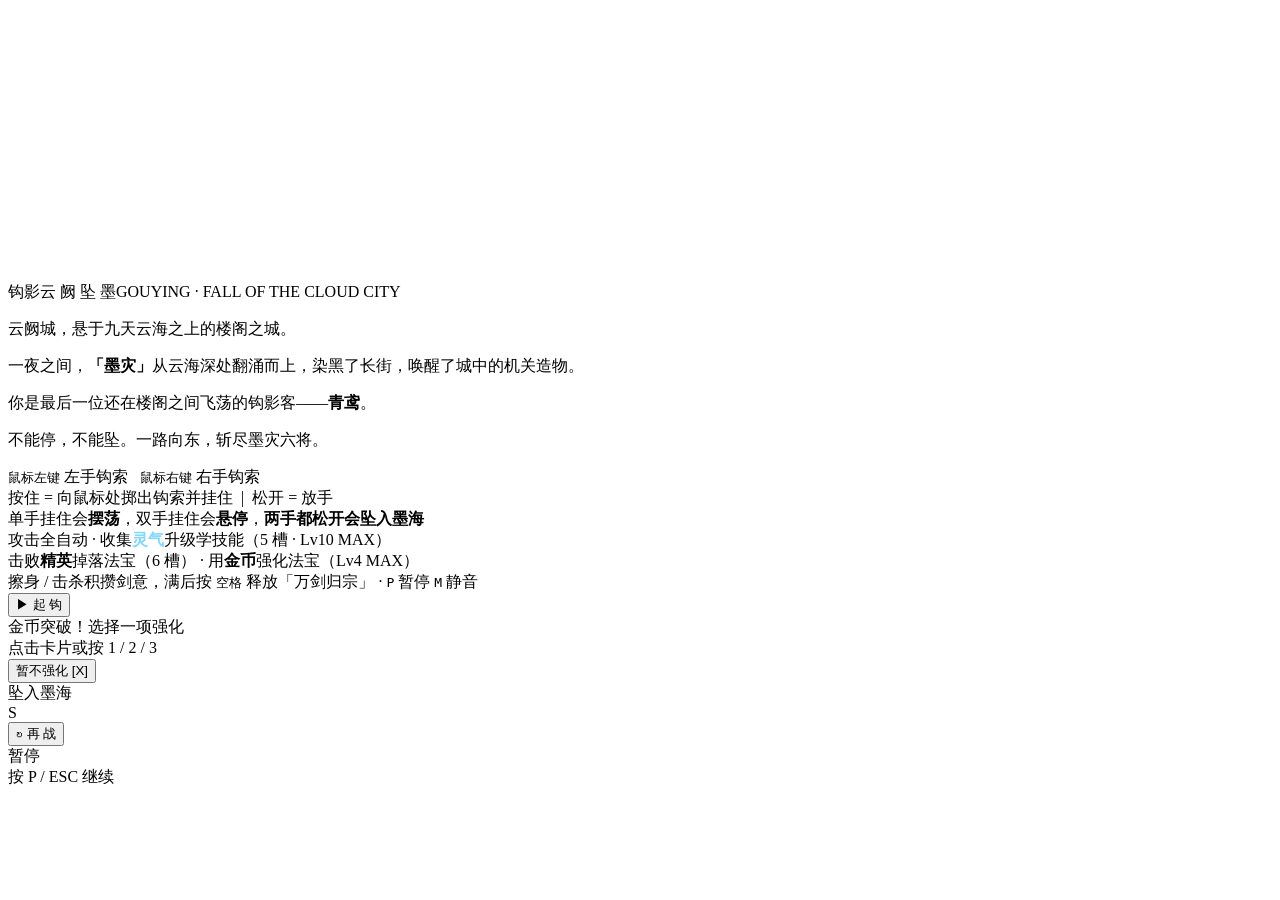
==== v2/index.html @ 94d89464 "v2 重制版：镜头自动卷轴、底边坠亡、BOSS 每 2 分钟、打完全部 BOSS 进无尽" ====
<!DOCTYPE html>
<html lang="zh-CN">
<head>
<meta charset="UTF-8">
<meta name="viewport" content="width=device-width,initial-scale=1">
<title>钩影 · 云阙坠墨</title>
<link rel="preconnect" href="https://fonts.googleapis.com">
<link href="https://fonts.googleapis.com/css2?family=Ma+Shan+Zheng&family=ZCOOL+QingKe+HuangYou&display=swap" rel="stylesheet">
<link rel="stylesheet" href="style.css">
</head>
<body>
<div id="wrap">
  <canvas id="game" width="480" height="270"></canvas>
  <div id="ui">
    <!-- 标题 -->
    <div id="title" class="screen show">
      <div class="logo"><span class="l1">钩影</span><span class="l2">云 阙 坠 墨</span><span class="l3">GOUYING · FALL OF THE CLOUD CITY</span></div>
      <div class="story">
        <p>云阙城，悬于九天云海之上的楼阁之城。</p>
        <p>一夜之间，<b class="c-venom">「墨灾」</b>从云海深处翻涌而上，染黑了长街，唤醒了城中的机关造物。</p>
        <p>你是最后一位还在楼阁之间飞荡的钩影客——<b class="c-red">青鸢</b>。</p>
        <p>不能停，不能坠。一路向东，斩尽墨灾六将。</p>
      </div>
      <div class="howto">
        <div><kbd>鼠标左键</kbd> 左手钩索 &nbsp; <kbd>鼠标右键</kbd> 右手钩索</div>
        <div>按住 = 向鼠标处掷出钩索并挂住 &nbsp;|&nbsp; 松开 = 放手</div>
        <div>单手挂住会<b>摆荡</b>，双手挂住会<b>悬停</b>，<b class="c-red">两手都松开会坠入墨海</b></div>
        <div>攻击全自动 · 收集<b style="color:#7fd8ff">灵气</b>升级学技能（5 槽 · Lv10 MAX）</div>
        <div>击败<b>精英</b>掉落法宝（6 槽） · 用<b>金币</b>强化法宝（Lv4 MAX）</div>
        <div>擦身 / 击杀积攒剑意，满后按 <kbd>空格</kbd> 释放「万剑归宗」 · <kbd>P</kbd> 暂停 <kbd>M</kbd> 静音</div>
      </div>
      <button id="btnStart" class="btn">▶ 起 钩</button>
      <div class="best" id="bestLine"></div>
    </div>
    <!-- 技能选择 -->
    <div id="pick" class="screen">
      <div class="pick-title" id="pickTitle">金币突破！选择一项强化</div>
      <div class="cards" id="cards"></div>
      <div class="pick-hint">点击卡片或按 1 / 2 / 3</div>
      <button id="skipBtn" class="btn small">暂不强化 [X]</button>
    </div>
    <!-- 结算 -->
    <div id="over" class="screen">
      <div class="over-title" id="overTitle">坠入墨海</div>
      <div class="over-sub" id="overSub"></div>
      <table class="tally" id="tally"></table>
      <div class="rank" id="rank">S</div>
      <button id="btnRetry" class="btn">↻ 再 战</button>
    </div>
    <!-- 暂停 -->
    <div id="pause" class="screen">
      <div class="over-title">暂停</div>
      <div class="pick-hint">按 P / ESC 继续</div>
    </div>
    <div id="hud"><div class="bar" id="skSlots"></div><div class="bar" id="eqSlots"></div></div>
    <div id="banner"></div>
  </div>
</div>
<script src="js/core.js"></script>
<script src="js/gfx/base.js"></script>
<script src="js/gfx/bg.js"></script>
<script src="js/gfx/hero.js"></script>
<script src="js/gfx/enemies.js"></script>
<script src="js/gfx/bosses.js"></script>
<script src="js/gfx/actors.js"></script>
<script src="js/gfx/fx.js"></script>
<script src="js/world.js"></script>
<script src="js/fx.js"></script>
<script src="js/player.js"></script>
<script src="js/enemies.js"></script>
<script src="js/bosses.js"></script>
<script src="js/skills.js"></script>
<script src="js/main.js"></script>
<script src="js/render.js"></script>
</body>
</html>
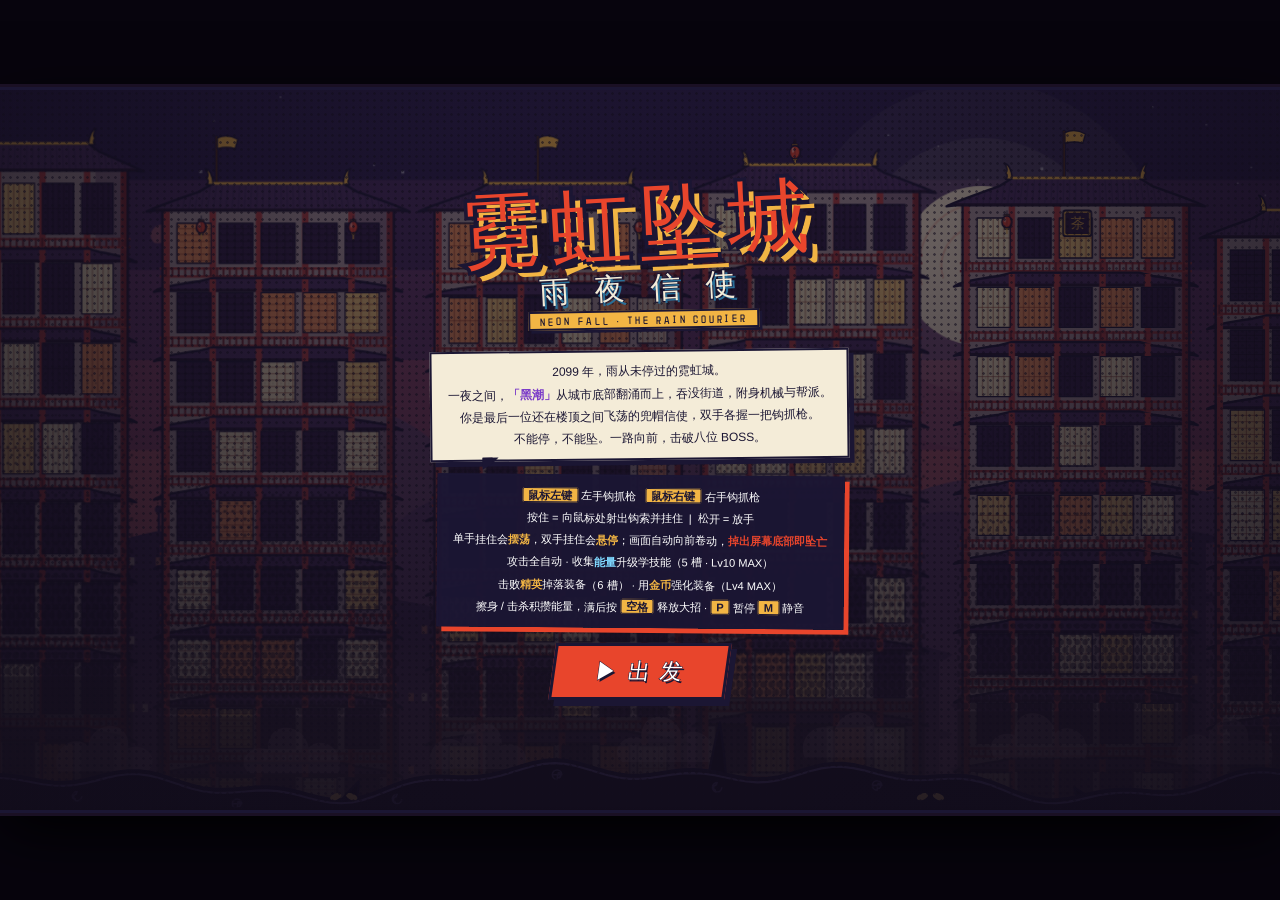
==== commit ba55fae3: "v0.4 美术接入：兜帽信使、霓虹雨夜背景、新敌人/精英/8 位 BOSS 贴图" ====
--- a/v2/index.html
+++ b/v2/index.html
@@ -1,76 +1,77 @@
-<!DOCTYPE html>
-<html lang="zh-CN">
-<head>
-<meta charset="UTF-8">
-<meta name="viewport" content="width=device-width,initial-scale=1">
-<title>钩影 · 云阙坠墨</title>
-<link rel="preconnect" href="https://fonts.googleapis.com">
-<link href="https://fonts.googleapis.com/css2?family=Ma+Shan+Zheng&family=ZCOOL+QingKe+HuangYou&display=swap" rel="stylesheet">
-<link rel="stylesheet" href="style.css">
-</head>
-<body>
-<div id="wrap">
-  <canvas id="game" width="480" height="270"></canvas>
-  <div id="ui">
-    <!-- 标题 -->
-    <div id="title" class="screen show">
-      <div class="logo"><span class="l1">钩影</span><span class="l2">云 阙 坠 墨</span><span class="l3">GOUYING · FALL OF THE CLOUD CITY</span></div>
-      <div class="story">
-        <p>云阙城，悬于九天云海之上的楼阁之城。</p>
-        <p>一夜之间，<b class="c-venom">「墨灾」</b>从云海深处翻涌而上，染黑了长街，唤醒了城中的机关造物。</p>
-        <p>你是最后一位还在楼阁之间飞荡的钩影客——<b class="c-red">青鸢</b>。</p>
-        <p>不能停，不能坠。一路向东，斩尽墨灾六将。</p>
-      </div>
-      <div class="howto">
-        <div><kbd>鼠标左键</kbd> 左手钩索 &nbsp; <kbd>鼠标右键</kbd> 右手钩索</div>
-        <div>按住 = 向鼠标处掷出钩索并挂住 &nbsp;|&nbsp; 松开 = 放手</div>
-        <div>单手挂住会<b>摆荡</b>，双手挂住会<b>悬停</b>，<b class="c-red">两手都松开会坠入墨海</b></div>
-        <div>攻击全自动 · 收集<b style="color:#7fd8ff">灵气</b>升级学技能（5 槽 · Lv10 MAX）</div>
-        <div>击败<b>精英</b>掉落法宝（6 槽） · 用<b>金币</b>强化法宝（Lv4 MAX）</div>
-        <div>擦身 / 击杀积攒剑意，满后按 <kbd>空格</kbd> 释放「万剑归宗」 · <kbd>P</kbd> 暂停 <kbd>M</kbd> 静音</div>
-      </div>
-      <button id="btnStart" class="btn">▶ 起 钩</button>
-      <div class="best" id="bestLine"></div>
-    </div>
-    <!-- 技能选择 -->
-    <div id="pick" class="screen">
-      <div class="pick-title" id="pickTitle">金币突破！选择一项强化</div>
-      <div class="cards" id="cards"></div>
-      <div class="pick-hint">点击卡片或按 1 / 2 / 3</div>
-      <button id="skipBtn" class="btn small">暂不强化 [X]</button>
-    </div>
-    <!-- 结算 -->
-    <div id="over" class="screen">
-      <div class="over-title" id="overTitle">坠入墨海</div>
-      <div class="over-sub" id="overSub"></div>
-      <table class="tally" id="tally"></table>
-      <div class="rank" id="rank">S</div>
-      <button id="btnRetry" class="btn">↻ 再 战</button>
-    </div>
-    <!-- 暂停 -->
-    <div id="pause" class="screen">
-      <div class="over-title">暂停</div>
-      <div class="pick-hint">按 P / ESC 继续</div>
-    </div>
-    <div id="hud"><div class="bar" id="skSlots"></div><div class="bar" id="eqSlots"></div></div>
-    <div id="banner"></div>
-  </div>
-</div>
-<script src="js/core.js"></script>
-<script src="js/gfx/base.js"></script>
-<script src="js/gfx/bg.js"></script>
-<script src="js/gfx/hero.js"></script>
-<script src="js/gfx/enemies.js"></script>
-<script src="js/gfx/bosses.js"></script>
-<script src="js/gfx/actors.js"></script>
-<script src="js/gfx/fx.js"></script>
-<script src="js/world.js"></script>
-<script src="js/fx.js"></script>
-<script src="js/player.js"></script>
-<script src="js/enemies.js"></script>
-<script src="js/bosses.js"></script>
-<script src="js/skills.js"></script>
-<script src="js/main.js"></script>
-<script src="js/render.js"></script>
-</body>
-</html>
+<!DOCTYPE html>
+<html lang="zh-CN">
+<head>
+<meta charset="UTF-8">
+<meta name="viewport" content="width=device-width,initial-scale=1">
+<title>霓虹坠城 · 雨夜信使</title>
+<link rel="preconnect" href="https://fonts.googleapis.com">
+<link href="https://fonts.googleapis.com/css2?family=Ma+Shan+Zheng&family=ZCOOL+QingKe+HuangYou&display=swap" rel="stylesheet">
+<link rel="stylesheet" href="style.css">
+</head>
+<body>
+<div id="wrap">
+  <canvas id="game" width="480" height="270"></canvas>
+  <div id="ui">
+    <!-- 标题 -->
+    <div id="title" class="screen show">
+      <div class="logo"><span class="l1">霓虹坠城</span><span class="l2">雨 夜 信 使</span><span class="l3">NEON FALL · THE RAIN COURIER</span></div>
+      <div class="story">
+        <p>2099 年，雨从未停过的霓虹城。</p>
+        <p>一夜之间，<b class="c-venom">「黑潮」</b>从城市底部翻涌而上，吞没街道，附身机械与帮派。</p>
+        <p>你是最后一位还在楼顶之间飞荡的兜帽信使，双手各握一把钩抓枪。</p>
+        <p>不能停，不能坠。一路向前，击破八位 BOSS。</p>
+      </div>
+      <div class="howto">
+        <div><kbd>鼠标左键</kbd> 左手钩抓枪 &nbsp; <kbd>鼠标右键</kbd> 右手钩抓枪</div>
+        <div>按住 = 向鼠标处射出钩索并挂住 &nbsp;|&nbsp; 松开 = 放手</div>
+        <div>单手挂住会<b>摆荡</b>，双手挂住会<b>悬停</b>；画面自动向前卷动，<b class="c-red">掉出屏幕底部即坠亡</b></div>
+        <div>攻击全自动 · 收集<b style="color:#7fd8ff">能量</b>升级学技能（5 槽 · Lv10 MAX）</div>
+        <div>击败<b>精英</b>掉落装备（6 槽） · 用<b>金币</b>强化装备（Lv4 MAX）</div>
+        <div>擦身 / 击杀积攒能量，满后按 <kbd>空格</kbd> 释放大招 · <kbd>P</kbd> 暂停 <kbd>M</kbd> 静音</div>
+      </div>
+      <button id="btnStart" class="btn">▶ 出 发</button>
+      <div class="best" id="bestLine"></div>
+    </div>
+    <!-- 技能选择 -->
+    <div id="pick" class="screen">
+      <div class="pick-title" id="pickTitle">金币突破！选择一项强化</div>
+      <div class="cards" id="cards"></div>
+      <div class="pick-hint">点击卡片或按 1 / 2 / 3</div>
+      <button id="skipBtn" class="btn small">暂不强化 [X]</button>
+    </div>
+    <!-- 结算 -->
+    <div id="over" class="screen">
+      <div class="over-title" id="overTitle">坠入黑潮</div>
+      <div class="over-sub" id="overSub"></div>
+      <table class="tally" id="tally"></table>
+      <div class="rank" id="rank">S</div>
+      <button id="btnRetry" class="btn">↻ 再 来</button>
+    </div>
+    <!-- 暂停 -->
+    <div id="pause" class="screen">
+      <div class="over-title">暂停</div>
+      <div class="pick-hint">按 P / ESC 继续</div>
+    </div>
+    <div id="hud"><div class="bar" id="skSlots"></div><div class="bar" id="eqSlots"></div></div>
+    <div id="banner"></div>
+  </div>
+</div>
+<script src="js/core.js"></script>
+<script src="js/gfx/base.js"></script>
+<script src="js/gfx/bg.js"></script>
+<script src="js/gfx/hero.js"></script>
+<script src="js/gfx/enemies.js"></script>
+<script src="js/gfx/bosses.js"></script>
+<script src="js/gfx/actors.js"></script>
+<script src="js/gfx/fx.js"></script>
+<script src="js/gfx/sprites.js"></script>
+<script src="js/world.js"></script>
+<script src="js/fx.js"></script>
+<script src="js/player.js"></script>
+<script src="js/enemies.js"></script>
+<script src="js/bosses.js"></script>
+<script src="js/skills.js"></script>
+<script src="js/main.js"></script>
+<script src="js/render.js"></script>
+</body>
+</html>
--- a/v2/style.css
+++ b/v2/style.css
@@ -0,0 +1,89 @@
+/* ============ 霓虹黑色漫画风 UI ============ */
+*{margin:0;padding:0;box-sizing:border-box}
+:root{--ink:#1b1633;--red:#e8452c;--red2:#9a2418;--blue:#2a6f97;--cyan:#3fb8a8;--gold:#f2b544;--paper:#f4ecd8;--venom:#5a3f7a;--brush:"Ma Shan Zheng","STXingkai","KaiTi",serif;--kai:"ZCOOL QingKe HuangYou","Microsoft YaHei",sans-serif}
+html,body{width:100%;height:100%;background:#07040d;overflow:hidden;user-select:none;-webkit-user-select:none}
+body{display:flex;align-items:center;justify-content:center;font-family:"Microsoft YaHei","PingFang SC",sans-serif;color:#fff}
+#wrap{position:relative;width:min(100vw,calc(100vh*16/9));height:min(100vh,calc(100vw*9/16));outline:3px solid var(--ink);box-shadow:0 0 0 6px #1a1024,0 20px 60px #000}
+#game{position:absolute;inset:0;width:100%;height:100%;display:block;cursor:none;background:#07040d}
+#ui{position:absolute;inset:0;pointer-events:none;font-size:clamp(9px,1.35vw,15px)}
+.screen{position:absolute;inset:0;display:none;flex-direction:column;align-items:center;justify-content:center;gap:1em;pointer-events:auto;text-align:center;padding:2em;
+  background:radial-gradient(circle,rgba(18,13,28,.55) 1.2px,transparent 1.5px) 0 0/7px 7px,linear-gradient(180deg,rgba(18,13,28,.55),rgba(18,13,28,.9))}
+.screen.show{display:flex;animation:scrIn .25s ease-out}
+@keyframes scrIn{from{opacity:0}}
+#pick{background:radial-gradient(circle,rgba(18,13,28,.6) 1.2px,transparent 1.5px) 0 0/7px 7px,rgba(18,13,28,.62)}
+
+/* 标题 */
+.logo{display:flex;flex-direction:column;align-items:center;gap:.1em;transform:rotate(-3deg);margin-bottom:.4em}
+.logo .l1{font-family:var(--brush);font-size:5.4em;font-weight:400;letter-spacing:.1em;line-height:1;color:var(--red);-webkit-text-stroke:.09em var(--ink);paint-order:stroke fill;
+  text-shadow:.07em .07em 0 var(--ink),.13em .13em 0 var(--gold);animation:bob 2.4s ease-in-out infinite}
+.logo .l2{font-family:var(--brush);font-size:2em;letter-spacing:.3em;color:var(--paper);-webkit-text-stroke:.07em var(--ink);paint-order:stroke fill;text-shadow:.08em .08em 0 var(--blue);margin-top:0}
+.logo .l3{font-family:var(--kai);font-size:.7em;letter-spacing:.3em;color:var(--ink);background:var(--gold);padding:.15em .9em;border:2px solid var(--ink);box-shadow:3px 3px 0 var(--ink);transform:rotate(2deg)}
+@keyframes bob{50%{transform:translateY(-.06em) rotate(.5deg)}}
+.story{max-width:40em;line-height:1.85;font-size:.8em;color:var(--ink);background:var(--paper);padding:.7em 1.3em;border:2.5px solid var(--ink);box-shadow:5px 5px 0 var(--ink);position:relative;transform:rotate(-.6deg)}
+.story::before{content:"";position:absolute;left:12%;bottom:-.9em;border:.5em solid transparent;border-top:.5em solid var(--ink);border-left:.9em solid var(--ink)}
+.story p{margin:0}
+.story b,.howto b{color:#c07800}
+.c-red{color:var(--red)!important}.c-venom{color:#7a3ac8!important}
+.howto{border:2.5px solid var(--ink);box-shadow:5px 5px 0 var(--red);padding:.7em 1.3em;line-height:2;font-size:.74em;background:rgba(27,22,51,.94);transform:rotate(.5deg)}
+.howto b{color:var(--gold)}
+kbd{background:var(--gold);color:var(--ink);padding:.05em .45em;border:1.5px solid var(--ink);box-shadow:2px 2px 0 var(--ink);font-family:inherit;font-weight:900;border-radius:2px}
+.btn{pointer-events:auto;font-family:var(--brush);font-size:1.5em;letter-spacing:.08em;padding:.45em 1.8em;background:var(--red);color:#fff;border:3px solid var(--ink);
+  box-shadow:6px 6px 0 var(--ink);cursor:pointer;transform:skew(-8deg);-webkit-text-stroke:.04em var(--ink);paint-order:stroke fill;text-shadow:2px 2px 0 var(--ink);transition:transform .08s,box-shadow .08s}
+.btn:hover{background:#ff5a3a;transform:skew(-8deg) translate(-2px,-2px);box-shadow:8px 8px 0 var(--ink)}
+.btn:active{transform:skew(-8deg) translate(3px,3px);box-shadow:2px 2px 0 var(--ink)}
+.btn.small{font-size:.85em;padding:.4em 1.2em;background:#4a3e5c;box-shadow:4px 4px 0 var(--ink)}
+.best{font-family:var(--kai);color:var(--gold);font-size:1em;letter-spacing:.1em;-webkit-text-stroke:.05em var(--ink);paint-order:stroke fill}
+
+/* 选择卡 */
+.pick-title{font-family:var(--brush);font-weight:400;font-size:2.1em;color:var(--gold);font-weight:900;-webkit-text-stroke:.1em var(--ink);paint-order:stroke fill;text-shadow:.08em .08em 0 var(--ink);transform:rotate(-2deg)}
+.pick-hint{color:#d8c8e8;font-size:.72em}
+.cards{display:flex;gap:1.4em}
+.card{width:13em;min-height:17.5em;background:var(--paper);color:var(--ink);border:3px solid var(--ink);box-shadow:7px 7px 0 var(--ink);padding:.9em;display:flex;flex-direction:column;align-items:center;gap:.6em;cursor:pointer;
+  transition:transform .1s,box-shadow .1s;animation:cardIn .35s cubic-bezier(.2,1.5,.5,1) backwards;position:relative;overflow:hidden}
+.card::before{content:"";position:absolute;inset:0 0 auto 0;height:5.4em;background:radial-gradient(circle,rgba(27,22,51,.2) 1.4px,transparent 1.7px) 0 0/6px 6px,linear-gradient(135deg,#3fb8a8,#2a6f97);border-bottom:3px solid var(--ink);z-index:0}
+.card>*{position:relative;z-index:1}
+.card:nth-child(1){transform:rotate(-1.5deg)}.card:nth-child(3){transform:rotate(1.5deg)}
+.card:nth-child(2){animation-delay:.07s}.card:nth-child(3){animation-delay:.14s}
+@keyframes cardIn{from{transform:translateY(50px) rotate(6deg) scale(.7);opacity:0}}
+.card:hover{transform:translateY(-8px) rotate(0) scale(1.05);box-shadow:10px 12px 0 var(--red)}
+.card .ico{font-size:2.5em;line-height:1.25;width:1.55em;height:1.55em;display:flex;align-items:center;justify-content:center;background:#fff;border:3px solid var(--ink);border-radius:50%;box-shadow:3px 3px 0 var(--ink);margin-top:.25em}
+.card .nm{font-size:1.2em;font-weight:900;color:var(--ink)}
+.card .tp{font-size:.72em;font-weight:900;padding:.1em .7em;background:var(--red);color:#fff;border:2px solid var(--ink);transform:skew(-8deg)}
+.card .tp.summon{background:#8a4ae0}.card .tp.passive{background:#1f9a5a}
+.card .ds{font-size:.8em;color:#3a2a48;line-height:1.6}
+.card .ds b{font-weight:900}
+.card .lv{margin-top:auto;font-family:var(--kai);font-size:1.05em;letter-spacing:.06em;color:var(--ink);background:var(--gold);border:2px solid var(--ink);padding:0 .6em}
+.card .key{position:absolute;top:.35em;left:.5em;font-family:var(--kai);font-size:.9em;color:#fff;-webkit-text-stroke:.05em var(--ink);paint-order:stroke fill}
+.card.route{width:15em}
+.card.route.r0::before{background:radial-gradient(circle,rgba(0,0,0,.18) 1.4px,transparent 1.7px) 0 0/6px 6px,linear-gradient(135deg,#ff8a6a,#e8452c)}
+.card.route.r1::before{background:radial-gradient(circle,rgba(0,0,0,.18) 1.4px,transparent 1.7px) 0 0/6px 6px,linear-gradient(135deg,#9a7ac8,#5a3f7a)}
+.card.route.r2::before{background:radial-gradient(circle,rgba(0,0,0,.18) 1.4px,transparent 1.7px) 0 0/6px 6px,linear-gradient(135deg,#f2d06a,#c08a1c)}
+
+/* 结算 */
+.over-title{font-family:var(--brush);font-weight:400;font-size:3.8em;color:var(--red);font-weight:900;-webkit-text-stroke:.09em var(--ink);paint-order:stroke fill;text-shadow:.07em .07em 0 var(--ink),.12em .12em 0 #fff;transform:rotate(-3deg)}
+.over-sub{color:var(--ink);background:var(--paper);border:2px solid var(--ink);box-shadow:3px 3px 0 var(--ink);padding:.3em 1em;font-size:.8em}
+.tally{border-collapse:collapse;font-size:.8em;min-width:28em;background:rgba(27,22,51,.94);border:2.5px solid var(--ink);box-shadow:6px 6px 0 var(--ink)}
+.tally td{padding:.4em .9em;border-bottom:1.5px dashed #4a3a5a;text-align:left}
+.tally td.v{text-align:right;color:var(--cyan);font-family:var(--kai);font-size:1.15em;letter-spacing:.05em}
+.tally tr.total td{color:var(--gold);font-size:1.2em;border-bottom:none;background:#2a1a38}
+.tally tr.total td.v{color:var(--gold);font-size:1.5em}
+.rank{font-family:var(--kai);font-size:4.5em;line-height:1;color:var(--gold);-webkit-text-stroke:.06em var(--ink);paint-order:stroke fill;text-shadow:.06em .06em 0 var(--red),.1em .1em 0 var(--ink);animation:stamp .5s cubic-bezier(.2,1.8,.5,1) .3s backwards}
+@keyframes stamp{from{transform:scale(3) rotate(-20deg);opacity:0}}
+
+/* 横幅 */
+#banner{position:absolute;left:0;right:0;top:33%;text-align:center;font-family:var(--brush);font-weight:400;font-size:3em;color:#fff;-webkit-text-stroke:.1em var(--ink);paint-order:stroke fill;text-shadow:.07em .07em 0 var(--red);opacity:0;transform:rotate(-2deg) scale(.8);transition:opacity .2s,transform .25s cubic-bezier(.2,1.8,.5,1);pointer-events:none}
+#banner.show{opacity:1;transform:rotate(-2deg) scale(1)}
+#banner small{display:inline-block;font-size:.4em;color:var(--ink);background:var(--gold);border:2px solid var(--ink);box-shadow:3px 3px 0 var(--ink);padding:.15em .8em;margin-top:.45em;-webkit-text-stroke:0;text-shadow:none;transform:rotate(1.5deg)}
+
+/* 底部槽位 */
+#hud{position:absolute;left:0;right:0;bottom:.8%;display:none;justify-content:space-between;padding:0 .8%;pointer-events:none}
+#hud.show{display:flex}
+#hud .bar{display:flex;gap:.35em}
+.slot{width:2.5em;height:2.5em;background:rgba(27,22,51,.9);border:2px solid var(--ink);box-shadow:2px 2px 0 var(--ink),inset 0 0 0 1.5px var(--cyan);position:relative;display:flex;align-items:center;justify-content:center;transform:skew(-6deg)}
+.slot.eq{box-shadow:2px 2px 0 var(--ink),inset 0 0 0 1.5px #3aca7a}
+.slot.empty{background:rgba(18,13,28,.45);box-shadow:inset 0 0 0 1px rgba(255,255,255,.14);border-color:rgba(18,13,28,.6)}
+.slot span{font-size:1.3em;line-height:1;transform:skew(6deg)}
+.slot b{position:absolute;bottom:-.35em;right:-.3em;font-family:var(--kai);font-weight:400;font-size:.62em;letter-spacing:.03em;color:#fff;background:var(--ink);padding:0 .25em}
+.slot.max{background:#3a2a10;box-shadow:2px 2px 0 var(--ink),inset 0 0 0 1.5px var(--gold)}
+.slot.max b{color:var(--ink);background:var(--gold)}
+.slot i{position:absolute;top:-.35em;left:-.3em;font-style:normal;font-family:var(--kai);font-size:.62em;background:var(--gold);color:var(--ink);padding:0 .25em;border:1px solid var(--ink)}
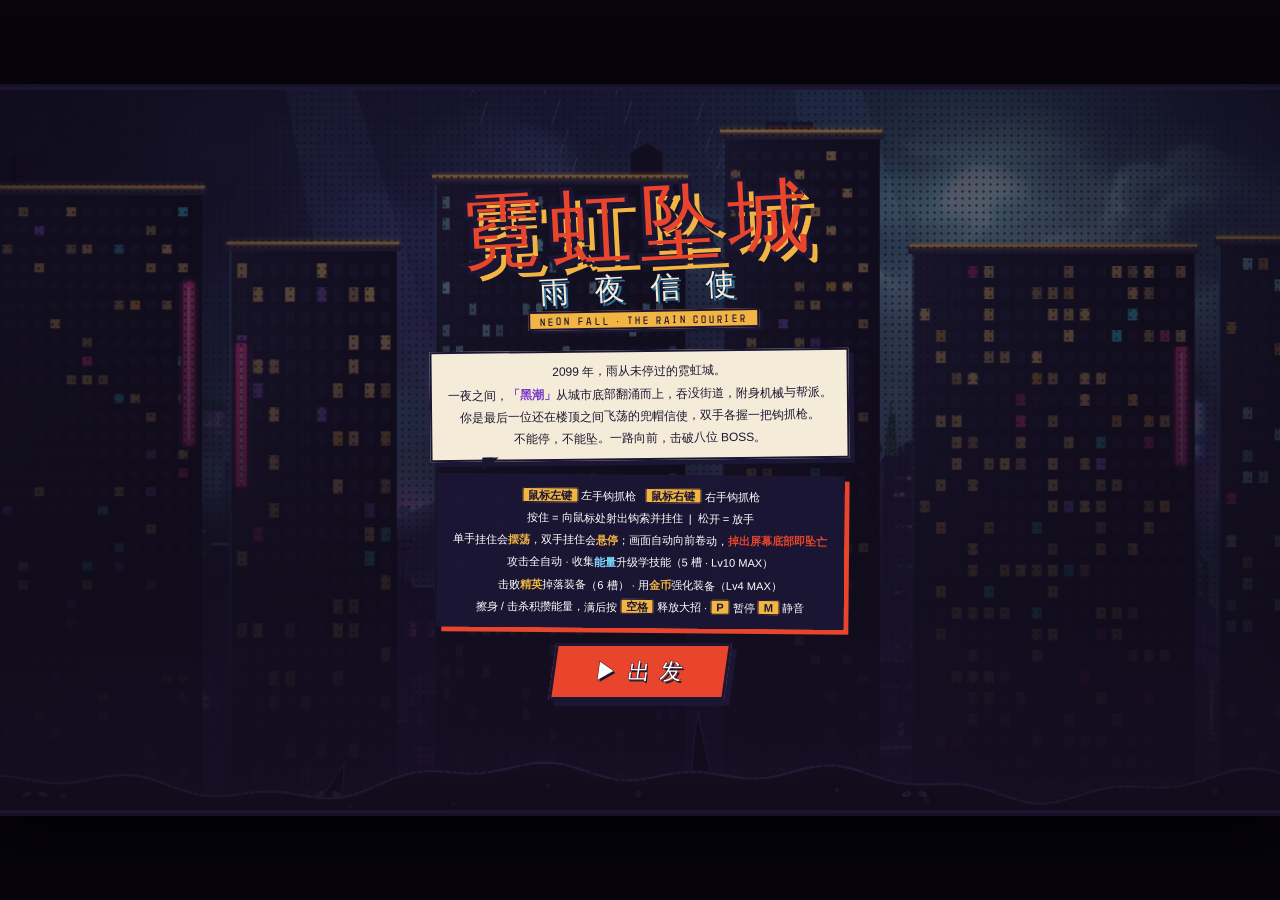
==== commit 0be4a4c6: "v0.5 全面翻新：文案、霓虹特效、角色/敌人/BOSS 程序化动画、UI" ====
--- a/v2/index.html
+++ b/v2/index.html
@@ -5,7 +5,7 @@
 <meta name="viewport" content="width=device-width,initial-scale=1">
 <title>霓虹坠城 · 雨夜信使</title>
 <link rel="preconnect" href="https://fonts.googleapis.com">
-<link href="https://fonts.googleapis.com/css2?family=Ma+Shan+Zheng&family=ZCOOL+QingKe+HuangYou&display=swap" rel="stylesheet">
+<link href="https://fonts.googleapis.com/css2?family=ZCOOL+QingKe+HuangYou&family=Orbitron:wght@700;900&display=swap" rel="stylesheet">
 <link rel="stylesheet" href="style.css">
 </head>
 <body>
@@ -64,7 +64,6 @@
 <script src="js/gfx/bosses.js"></script>
 <script src="js/gfx/actors.js"></script>
 <script src="js/gfx/fx.js"></script>
-<script src="js/gfx/sprites.js"></script>
 <script src="js/world.js"></script>
 <script src="js/fx.js"></script>
 <script src="js/player.js"></script>
@@ -73,5 +72,8 @@
 <script src="js/skills.js"></script>
 <script src="js/main.js"></script>
 <script src="js/render.js"></script>
+<script src="js/gfx/sprites.js"></script>
+<script src="js/gfx/anim.js"></script>
+<script src="js/gfx/neon.js"></script>
 </body>
 </html>
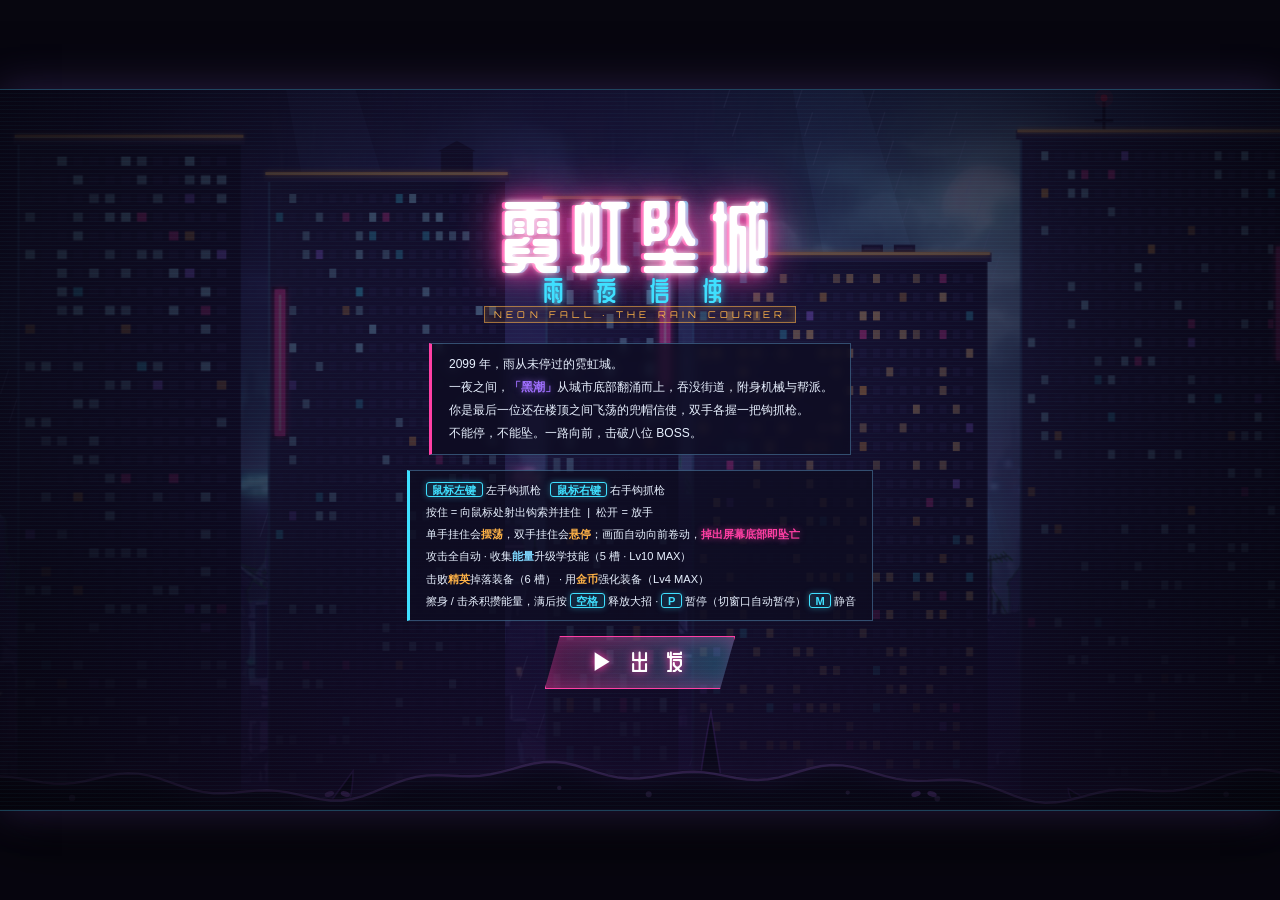
==== commit be19d950: "v0.6 万丝风暴重做 + 敌弹/掉落区分 + 自动暂停/截图模式" ====
--- a/v2/index.html
+++ b/v2/index.html
@@ -27,7 +27,7 @@
         <div>单手挂住会<b>摆荡</b>，双手挂住会<b>悬停</b>；画面自动向前卷动，<b class="c-red">掉出屏幕底部即坠亡</b></div>
         <div>攻击全自动 · 收集<b style="color:#7fd8ff">能量</b>升级学技能（5 槽 · Lv10 MAX）</div>
         <div>击败<b>精英</b>掉落装备（6 槽） · 用<b>金币</b>强化装备（Lv4 MAX）</div>
-        <div>擦身 / 击杀积攒能量，满后按 <kbd>空格</kbd> 释放大招 · <kbd>P</kbd> 暂停 <kbd>M</kbd> 静音</div>
+        <div>擦身 / 击杀积攒能量，满后按 <kbd>空格</kbd> 释放大招 · <kbd>P</kbd> 暂停（切窗口自动暂停） <kbd>M</kbd> 静音</div>
       </div>
       <button id="btnStart" class="btn">▶ 出 发</button>
       <div class="best" id="bestLine"></div>
@@ -50,7 +50,9 @@
     <!-- 暂停 -->
     <div id="pause" class="screen">
       <div class="over-title">暂停</div>
-      <div class="pick-hint">按 P / ESC 继续</div>
+      <div class="pick-hint">按 P / ESC 继续 · 按 H 收起面板（方便截图）</div>
+      <div class="pause-btns"><button id="btnResume" class="btn">▶ 继 续</button><button id="btnPauseMini" class="btn">▭ 收起面板</button></div>
+      <div id="pauseMini" title="点击展开">⏸ 暂停中 · H 展开</div>
     </div>
     <div id="hud"><div class="bar" id="skSlots"></div><div class="bar" id="eqSlots"></div></div>
     <div id="banner"></div>
@@ -75,5 +77,6 @@
 <script src="js/gfx/sprites.js"></script>
 <script src="js/gfx/anim.js"></script>
 <script src="js/gfx/neon.js"></script>
+<script src="js/gfx/ult.js"></script>
 </body>
 </html>
--- a/v2/style.css
+++ b/v2/style.css
@@ -1,89 +1,100 @@
-/* ============ 霓虹黑色漫画风 UI ============ */
-*{margin:0;padding:0;box-sizing:border-box}
-:root{--ink:#1b1633;--red:#e8452c;--red2:#9a2418;--blue:#2a6f97;--cyan:#3fb8a8;--gold:#f2b544;--paper:#f4ecd8;--venom:#5a3f7a;--brush:"Ma Shan Zheng","STXingkai","KaiTi",serif;--kai:"ZCOOL QingKe HuangYou","Microsoft YaHei",sans-serif}
-html,body{width:100%;height:100%;background:#07040d;overflow:hidden;user-select:none;-webkit-user-select:none}
-body{display:flex;align-items:center;justify-content:center;font-family:"Microsoft YaHei","PingFang SC",sans-serif;color:#fff}
-#wrap{position:relative;width:min(100vw,calc(100vh*16/9));height:min(100vh,calc(100vw*9/16));outline:3px solid var(--ink);box-shadow:0 0 0 6px #1a1024,0 20px 60px #000}
-#game{position:absolute;inset:0;width:100%;height:100%;display:block;cursor:none;background:#07040d}
-#ui{position:absolute;inset:0;pointer-events:none;font-size:clamp(9px,1.35vw,15px)}
-.screen{position:absolute;inset:0;display:none;flex-direction:column;align-items:center;justify-content:center;gap:1em;pointer-events:auto;text-align:center;padding:2em;
-  background:radial-gradient(circle,rgba(18,13,28,.55) 1.2px,transparent 1.5px) 0 0/7px 7px,linear-gradient(180deg,rgba(18,13,28,.55),rgba(18,13,28,.9))}
-.screen.show{display:flex;animation:scrIn .25s ease-out}
-@keyframes scrIn{from{opacity:0}}
-#pick{background:radial-gradient(circle,rgba(18,13,28,.6) 1.2px,transparent 1.5px) 0 0/7px 7px,rgba(18,13,28,.62)}
-
-/* 标题 */
-.logo{display:flex;flex-direction:column;align-items:center;gap:.1em;transform:rotate(-3deg);margin-bottom:.4em}
-.logo .l1{font-family:var(--brush);font-size:5.4em;font-weight:400;letter-spacing:.1em;line-height:1;color:var(--red);-webkit-text-stroke:.09em var(--ink);paint-order:stroke fill;
-  text-shadow:.07em .07em 0 var(--ink),.13em .13em 0 var(--gold);animation:bob 2.4s ease-in-out infinite}
-.logo .l2{font-family:var(--brush);font-size:2em;letter-spacing:.3em;color:var(--paper);-webkit-text-stroke:.07em var(--ink);paint-order:stroke fill;text-shadow:.08em .08em 0 var(--blue);margin-top:0}
-.logo .l3{font-family:var(--kai);font-size:.7em;letter-spacing:.3em;color:var(--ink);background:var(--gold);padding:.15em .9em;border:2px solid var(--ink);box-shadow:3px 3px 0 var(--ink);transform:rotate(2deg)}
-@keyframes bob{50%{transform:translateY(-.06em) rotate(.5deg)}}
-.story{max-width:40em;line-height:1.85;font-size:.8em;color:var(--ink);background:var(--paper);padding:.7em 1.3em;border:2.5px solid var(--ink);box-shadow:5px 5px 0 var(--ink);position:relative;transform:rotate(-.6deg)}
-.story::before{content:"";position:absolute;left:12%;bottom:-.9em;border:.5em solid transparent;border-top:.5em solid var(--ink);border-left:.9em solid var(--ink)}
-.story p{margin:0}
-.story b,.howto b{color:#c07800}
-.c-red{color:var(--red)!important}.c-venom{color:#7a3ac8!important}
-.howto{border:2.5px solid var(--ink);box-shadow:5px 5px 0 var(--red);padding:.7em 1.3em;line-height:2;font-size:.74em;background:rgba(27,22,51,.94);transform:rotate(.5deg)}
-.howto b{color:var(--gold)}
-kbd{background:var(--gold);color:var(--ink);padding:.05em .45em;border:1.5px solid var(--ink);box-shadow:2px 2px 0 var(--ink);font-family:inherit;font-weight:900;border-radius:2px}
-.btn{pointer-events:auto;font-family:var(--brush);font-size:1.5em;letter-spacing:.08em;padding:.45em 1.8em;background:var(--red);color:#fff;border:3px solid var(--ink);
-  box-shadow:6px 6px 0 var(--ink);cursor:pointer;transform:skew(-8deg);-webkit-text-stroke:.04em var(--ink);paint-order:stroke fill;text-shadow:2px 2px 0 var(--ink);transition:transform .08s,box-shadow .08s}
-.btn:hover{background:#ff5a3a;transform:skew(-8deg) translate(-2px,-2px);box-shadow:8px 8px 0 var(--ink)}
-.btn:active{transform:skew(-8deg) translate(3px,3px);box-shadow:2px 2px 0 var(--ink)}
-.btn.small{font-size:.85em;padding:.4em 1.2em;background:#4a3e5c;box-shadow:4px 4px 0 var(--ink)}
-.best{font-family:var(--kai);color:var(--gold);font-size:1em;letter-spacing:.1em;-webkit-text-stroke:.05em var(--ink);paint-order:stroke fill}
-
-/* 选择卡 */
-.pick-title{font-family:var(--brush);font-weight:400;font-size:2.1em;color:var(--gold);font-weight:900;-webkit-text-stroke:.1em var(--ink);paint-order:stroke fill;text-shadow:.08em .08em 0 var(--ink);transform:rotate(-2deg)}
-.pick-hint{color:#d8c8e8;font-size:.72em}
-.cards{display:flex;gap:1.4em}
-.card{width:13em;min-height:17.5em;background:var(--paper);color:var(--ink);border:3px solid var(--ink);box-shadow:7px 7px 0 var(--ink);padding:.9em;display:flex;flex-direction:column;align-items:center;gap:.6em;cursor:pointer;
-  transition:transform .1s,box-shadow .1s;animation:cardIn .35s cubic-bezier(.2,1.5,.5,1) backwards;position:relative;overflow:hidden}
-.card::before{content:"";position:absolute;inset:0 0 auto 0;height:5.4em;background:radial-gradient(circle,rgba(27,22,51,.2) 1.4px,transparent 1.7px) 0 0/6px 6px,linear-gradient(135deg,#3fb8a8,#2a6f97);border-bottom:3px solid var(--ink);z-index:0}
-.card>*{position:relative;z-index:1}
-.card:nth-child(1){transform:rotate(-1.5deg)}.card:nth-child(3){transform:rotate(1.5deg)}
-.card:nth-child(2){animation-delay:.07s}.card:nth-child(3){animation-delay:.14s}
-@keyframes cardIn{from{transform:translateY(50px) rotate(6deg) scale(.7);opacity:0}}
-.card:hover{transform:translateY(-8px) rotate(0) scale(1.05);box-shadow:10px 12px 0 var(--red)}
-.card .ico{font-size:2.5em;line-height:1.25;width:1.55em;height:1.55em;display:flex;align-items:center;justify-content:center;background:#fff;border:3px solid var(--ink);border-radius:50%;box-shadow:3px 3px 0 var(--ink);margin-top:.25em}
-.card .nm{font-size:1.2em;font-weight:900;color:var(--ink)}
-.card .tp{font-size:.72em;font-weight:900;padding:.1em .7em;background:var(--red);color:#fff;border:2px solid var(--ink);transform:skew(-8deg)}
-.card .tp.summon{background:#8a4ae0}.card .tp.passive{background:#1f9a5a}
-.card .ds{font-size:.8em;color:#3a2a48;line-height:1.6}
-.card .ds b{font-weight:900}
-.card .lv{margin-top:auto;font-family:var(--kai);font-size:1.05em;letter-spacing:.06em;color:var(--ink);background:var(--gold);border:2px solid var(--ink);padding:0 .6em}
-.card .key{position:absolute;top:.35em;left:.5em;font-family:var(--kai);font-size:.9em;color:#fff;-webkit-text-stroke:.05em var(--ink);paint-order:stroke fill}
-.card.route{width:15em}
-.card.route.r0::before{background:radial-gradient(circle,rgba(0,0,0,.18) 1.4px,transparent 1.7px) 0 0/6px 6px,linear-gradient(135deg,#ff8a6a,#e8452c)}
-.card.route.r1::before{background:radial-gradient(circle,rgba(0,0,0,.18) 1.4px,transparent 1.7px) 0 0/6px 6px,linear-gradient(135deg,#9a7ac8,#5a3f7a)}
-.card.route.r2::before{background:radial-gradient(circle,rgba(0,0,0,.18) 1.4px,transparent 1.7px) 0 0/6px 6px,linear-gradient(135deg,#f2d06a,#c08a1c)}
-
-/* 结算 */
-.over-title{font-family:var(--brush);font-weight:400;font-size:3.8em;color:var(--red);font-weight:900;-webkit-text-stroke:.09em var(--ink);paint-order:stroke fill;text-shadow:.07em .07em 0 var(--ink),.12em .12em 0 #fff;transform:rotate(-3deg)}
-.over-sub{color:var(--ink);background:var(--paper);border:2px solid var(--ink);box-shadow:3px 3px 0 var(--ink);padding:.3em 1em;font-size:.8em}
-.tally{border-collapse:collapse;font-size:.8em;min-width:28em;background:rgba(27,22,51,.94);border:2.5px solid var(--ink);box-shadow:6px 6px 0 var(--ink)}
-.tally td{padding:.4em .9em;border-bottom:1.5px dashed #4a3a5a;text-align:left}
-.tally td.v{text-align:right;color:var(--cyan);font-family:var(--kai);font-size:1.15em;letter-spacing:.05em}
-.tally tr.total td{color:var(--gold);font-size:1.2em;border-bottom:none;background:#2a1a38}
-.tally tr.total td.v{color:var(--gold);font-size:1.5em}
-.rank{font-family:var(--kai);font-size:4.5em;line-height:1;color:var(--gold);-webkit-text-stroke:.06em var(--ink);paint-order:stroke fill;text-shadow:.06em .06em 0 var(--red),.1em .1em 0 var(--ink);animation:stamp .5s cubic-bezier(.2,1.8,.5,1) .3s backwards}
-@keyframes stamp{from{transform:scale(3) rotate(-20deg);opacity:0}}
-
-/* 横幅 */
-#banner{position:absolute;left:0;right:0;top:33%;text-align:center;font-family:var(--brush);font-weight:400;font-size:3em;color:#fff;-webkit-text-stroke:.1em var(--ink);paint-order:stroke fill;text-shadow:.07em .07em 0 var(--red);opacity:0;transform:rotate(-2deg) scale(.8);transition:opacity .2s,transform .25s cubic-bezier(.2,1.8,.5,1);pointer-events:none}
-#banner.show{opacity:1;transform:rotate(-2deg) scale(1)}
-#banner small{display:inline-block;font-size:.4em;color:var(--ink);background:var(--gold);border:2px solid var(--ink);box-shadow:3px 3px 0 var(--ink);padding:.15em .8em;margin-top:.45em;-webkit-text-stroke:0;text-shadow:none;transform:rotate(1.5deg)}
-
-/* 底部槽位 */
-#hud{position:absolute;left:0;right:0;bottom:.8%;display:none;justify-content:space-between;padding:0 .8%;pointer-events:none}
-#hud.show{display:flex}
-#hud .bar{display:flex;gap:.35em}
-.slot{width:2.5em;height:2.5em;background:rgba(27,22,51,.9);border:2px solid var(--ink);box-shadow:2px 2px 0 var(--ink),inset 0 0 0 1.5px var(--cyan);position:relative;display:flex;align-items:center;justify-content:center;transform:skew(-6deg)}
-.slot.eq{box-shadow:2px 2px 0 var(--ink),inset 0 0 0 1.5px #3aca7a}
-.slot.empty{background:rgba(18,13,28,.45);box-shadow:inset 0 0 0 1px rgba(255,255,255,.14);border-color:rgba(18,13,28,.6)}
-.slot span{font-size:1.3em;line-height:1;transform:skew(6deg)}
-.slot b{position:absolute;bottom:-.35em;right:-.3em;font-family:var(--kai);font-weight:400;font-size:.62em;letter-spacing:.03em;color:#fff;background:var(--ink);padding:0 .25em}
-.slot.max{background:#3a2a10;box-shadow:2px 2px 0 var(--ink),inset 0 0 0 1.5px var(--gold)}
-.slot.max b{color:var(--ink);background:var(--gold)}
-.slot i{position:absolute;top:-.35em;left:-.3em;font-style:normal;font-family:var(--kai);font-size:.62em;background:var(--gold);color:var(--ink);padding:0 .25em;border:1px solid var(--ink)}
+/* ============ 霓虹雨夜 UI：深色玻璃 + 霓虹描边 + 扫描线 ============ */
+*{margin:0;padding:0;box-sizing:border-box}
+:root{--bg:#07060f;--glass:rgba(14,12,32,.78);--line:rgba(120,200,255,.35);--cyan:#3fe0ff;--pink:#ff3fa4;--amber:#ffb347;--violet:#a070ff;--txt:#e8f1ff;--dim:#8f9cc8;
+  --kai:"ZCOOL QingKe HuangYou","Microsoft YaHei",sans-serif;--en:"Orbitron","ZCOOL QingKe HuangYou",sans-serif}
+html,body{width:100%;height:100%;background:var(--bg);overflow:hidden;user-select:none;-webkit-user-select:none}
+body{display:flex;align-items:center;justify-content:center;font-family:"Microsoft YaHei","PingFang SC",sans-serif;color:var(--txt)}
+#wrap{position:relative;width:min(100vw,calc(100vh*16/9));height:min(100vh,calc(100vw*9/16));box-shadow:0 0 0 1px rgba(63,224,255,.25),0 0 40px rgba(160,112,255,.25),0 20px 60px #000}
+#game{position:absolute;inset:0;width:100%;height:100%;display:block;cursor:none;background:var(--bg)}
+#ui{position:absolute;inset:0;pointer-events:none;font-size:clamp(9px,1.35vw,15px)}
+.screen{position:absolute;inset:0;display:none;flex-direction:column;align-items:center;justify-content:center;gap:1em;pointer-events:auto;text-align:center;padding:2em;
+  background:repeating-linear-gradient(0deg,rgba(63,224,255,.035) 0 1px,transparent 1px 4px),radial-gradient(ellipse at 50% 40%,rgba(30,20,70,.55),rgba(5,4,12,.92))}
+.screen.show{display:flex;animation:scrIn .35s ease-out}
+@keyframes scrIn{from{opacity:0;filter:blur(6px)}}
+#pick{background:repeating-linear-gradient(0deg,rgba(63,224,255,.03) 0 1px,transparent 1px 4px),rgba(6,5,16,.7)}
+
+/* 标题 */
+.logo{display:flex;flex-direction:column;align-items:center;gap:.15em;margin-bottom:.3em}
+.logo .l1{font-family:var(--kai);font-size:5.2em;letter-spacing:.12em;line-height:1;color:#fff;
+  text-shadow:0 0 .08em #fff,0 0 .25em var(--pink),0 0 .6em var(--pink),.04em 0 0 var(--cyan),-.04em 0 0 var(--pink);animation:flick 4s infinite}
+.logo .l2{font-family:var(--kai);font-size:1.8em;letter-spacing:.5em;color:var(--cyan);text-shadow:0 0 .3em var(--cyan)}
+.logo .l3{font-family:var(--en);font-size:.62em;letter-spacing:.45em;color:var(--amber);border:1px solid rgba(255,179,71,.6);padding:.25em 1em;box-shadow:0 0 12px rgba(255,179,71,.25) inset}
+@keyframes flick{0%,18%,22%,62%,64%,100%{opacity:1}20%,63%{opacity:.55}}
+.story{max-width:40em;line-height:1.9;font-size:.8em;color:var(--txt);background:var(--glass);padding:.8em 1.4em;border:1px solid var(--line);border-left:3px solid var(--pink);backdrop-filter:blur(4px);text-align:left}
+.story p{margin:0}
+.story b,.howto b{color:var(--amber)}
+.c-red{color:var(--pink)!important;text-shadow:0 0 6px rgba(255,63,164,.6)}.c-venom{color:var(--violet)!important;text-shadow:0 0 6px rgba(160,112,255,.6)}
+.howto{border:1px solid var(--line);border-left:3px solid var(--cyan);padding:.7em 1.4em;line-height:2;font-size:.74em;background:var(--glass);text-align:left}
+kbd{background:rgba(63,224,255,.12);color:var(--cyan);padding:.05em .5em;border:1px solid var(--cyan);font-family:inherit;font-weight:700;border-radius:3px;box-shadow:0 0 6px rgba(63,224,255,.35)}
+.btn{pointer-events:auto;font-family:var(--kai);font-size:1.5em;letter-spacing:.3em;padding:.45em 2em;background:linear-gradient(90deg,rgba(255,63,164,.25),rgba(63,224,255,.25));color:#fff;border:1px solid var(--pink);
+  clip-path:polygon(8% 0,100% 0,92% 100%,0 100%);cursor:pointer;text-shadow:0 0 8px var(--pink);box-shadow:0 0 20px rgba(255,63,164,.35) inset;transition:transform .1s,background .2s}
+.btn:hover{background:linear-gradient(90deg,rgba(255,63,164,.5),rgba(63,224,255,.45));transform:scale(1.05)}
+.btn:active{transform:scale(.97)}
+.btn.small{font-size:.85em;padding:.4em 1.4em;border-color:var(--dim);text-shadow:none;background:rgba(40,40,80,.5)}
+.best{font-family:var(--en);color:var(--amber);font-size:.9em;letter-spacing:.15em;text-shadow:0 0 8px rgba(255,179,71,.5)}
+
+/* 选择卡 */
+.pick-title{font-family:var(--kai);font-size:2em;color:#fff;letter-spacing:.1em;text-shadow:0 0 10px var(--cyan),0 0 22px var(--cyan)}
+.pick-hint{color:var(--dim);font-size:.72em;letter-spacing:.1em}
+.cards{display:flex;gap:1.4em}
+.card{width:13em;min-height:17.5em;background:linear-gradient(180deg,rgba(24,22,56,.95),rgba(10,9,24,.95));color:var(--txt);border:1px solid var(--line);padding:.9em;display:flex;flex-direction:column;align-items:center;gap:.6em;cursor:pointer;
+  clip-path:polygon(0 0,88% 0,100% 7%,100% 100%,12% 100%,0 93%);transition:transform .12s,box-shadow .12s,border-color .12s;animation:cardIn .4s cubic-bezier(.2,1.4,.5,1) backwards;position:relative;overflow:hidden}
+.card::before{content:"";position:absolute;inset:0 0 auto 0;height:5.4em;background:radial-gradient(ellipse at 50% 100%,rgba(63,224,255,.35),transparent 70%);border-bottom:1px solid var(--line);z-index:0}
+.card::after{content:"";position:absolute;inset:-50% auto -50% -60%;width:40%;background:linear-gradient(90deg,transparent,rgba(255,255,255,.12),transparent);transform:rotate(20deg);animation:sheen 3s infinite;z-index:0}
+@keyframes sheen{0%{left:-60%}60%,100%{left:130%}}
+.card>*{position:relative;z-index:1}
+.card:nth-child(2){animation-delay:.07s}.card:nth-child(3){animation-delay:.14s}
+@keyframes cardIn{from{transform:translateY(40px) scale(.85);opacity:0;filter:blur(4px)}}
+.card:hover{transform:translateY(-8px) scale(1.04);border-color:var(--cyan);box-shadow:0 0 24px rgba(63,224,255,.35) inset}
+.card .ico{font-size:2.4em;line-height:1.25;width:1.6em;height:1.6em;display:flex;align-items:center;justify-content:center;background:rgba(7,6,15,.8);border:1px solid var(--cyan);border-radius:50%;box-shadow:0 0 14px rgba(63,224,255,.5);margin-top:.25em}
+.card .nm{font-size:1.2em;font-weight:900;color:#fff;letter-spacing:.05em}
+.card .tp{font-size:.72em;font-weight:900;padding:.1em .8em;background:rgba(255,63,164,.2);color:var(--pink);border:1px solid var(--pink)}
+.card .tp.summon{background:rgba(160,112,255,.2);color:var(--violet);border-color:var(--violet)}.card .tp.passive{background:rgba(63,224,255,.15);color:var(--cyan);border-color:var(--cyan)}
+.card .ds{font-size:.8em;color:#b8c4e8;line-height:1.6}
+.card .ds b{font-weight:900}
+.card .lv{margin-top:auto;font-family:var(--en);font-size:.9em;letter-spacing:.1em;color:var(--amber);border:1px solid rgba(255,179,71,.6);padding:0 .7em}
+.card .key{position:absolute;top:.35em;left:.6em;font-family:var(--en);font-size:.8em;color:var(--dim)}
+.card.route{width:15em}
+.card.route.r0::before{background:radial-gradient(ellipse at 50% 100%,rgba(255,63,164,.4),transparent 70%)}
+.card.route.r1::before{background:radial-gradient(ellipse at 50% 100%,rgba(160,112,255,.45),transparent 70%)}
+.card.route.r2::before{background:radial-gradient(ellipse at 50% 100%,rgba(255,179,71,.4),transparent 70%)}
+
+/* 结算 */
+.over-title{font-family:var(--kai);font-size:3.6em;color:#fff;letter-spacing:.15em;text-shadow:0 0 10px var(--pink),0 0 30px var(--pink),.05em 0 var(--cyan);animation:glitch 2.5s infinite}
+@keyframes glitch{0%,90%,100%{transform:none}92%{transform:translateX(-3px) skewX(8deg)}94%{transform:translateX(3px) skewX(-6deg)}}
+.over-sub{color:var(--dim);font-size:.85em;letter-spacing:.1em}
+.tally{border-collapse:collapse;font-size:.8em;min-width:28em;background:var(--glass);border:1px solid var(--line)}
+.tally td{padding:.4em .9em;border-bottom:1px solid rgba(120,200,255,.12);text-align:left}
+.tally td.v{text-align:right;color:var(--cyan);font-family:var(--en);font-size:1em;letter-spacing:.05em}
+.tally tr.total td{color:var(--amber);font-size:1.15em;border-bottom:none;background:rgba(255,179,71,.08)}
+.tally tr.total td.v{color:var(--amber);font-size:1.4em;text-shadow:0 0 8px rgba(255,179,71,.6)}
+.rank{font-family:var(--en);font-weight:900;font-size:4.2em;line-height:1;color:#fff;text-shadow:0 0 12px var(--amber),0 0 30px var(--pink);animation:stamp .5s cubic-bezier(.2,1.8,.5,1) .3s backwards}
+@keyframes stamp{from{transform:scale(3);opacity:0;filter:blur(8px)}}
+
+/* 横幅 */
+#banner{position:absolute;left:0;right:0;top:32%;text-align:center;font-family:var(--kai);font-size:2.9em;letter-spacing:.15em;color:#fff;text-shadow:0 0 10px var(--pink),0 0 28px var(--pink),.05em 0 var(--cyan);
+  opacity:0;transform:scaleX(1.6);filter:blur(6px);transition:opacity .2s,transform .3s cubic-bezier(.2,1.4,.5,1),filter .3s;pointer-events:none}
+#banner.show{opacity:1;transform:none;filter:none}
+#banner small{display:inline-block;font-size:.36em;letter-spacing:.2em;color:var(--cyan);background:rgba(7,6,15,.75);border-top:1px solid var(--cyan);border-bottom:1px solid var(--cyan);padding:.25em 1.4em;margin-top:.5em;text-shadow:0 0 6px var(--cyan)}
+
+/* 底部槽位 */
+#hud{position:absolute;left:0;right:0;bottom:.8%;display:none;justify-content:space-between;padding:0 .8%;pointer-events:none}
+#hud.show{display:flex}
+#hud .bar{display:flex;gap:.35em}
+.slot{width:2.5em;height:2.5em;background:rgba(10,9,26,.82);border:1px solid rgba(63,224,255,.55);box-shadow:0 0 8px rgba(63,224,255,.25) inset;position:relative;display:flex;align-items:center;justify-content:center;clip-path:polygon(18% 0,100% 0,100% 82%,82% 100%,0 100%,0 18%)}
+.slot.eq{border-color:rgba(160,112,255,.7);box-shadow:0 0 8px rgba(160,112,255,.3) inset}
+.slot.empty{background:rgba(10,9,26,.35);border-color:rgba(255,255,255,.12);box-shadow:none}
+.slot span{font-size:1.3em;line-height:1}
+.slot b{position:absolute;bottom:0;right:.1em;font-family:var(--en);font-weight:700;font-size:.5em;color:#fff;text-shadow:0 0 4px #000}
+.slot.max{border-color:var(--amber);box-shadow:0 0 10px rgba(255,179,71,.45) inset}
+.slot.max b{color:var(--amber)}
+.slot i{position:absolute;top:0;left:.2em;font-style:normal;font-family:var(--en);font-size:.5em;color:var(--amber)}
+
+/* v0.6 暂停：可收起成角落小标签，方便截图 */
+.pause-btns{display:flex;gap:1em}
+#pauseMini{display:none}
+#pause.mini{background:none;pointer-events:none;animation:none}
+#pause.mini>*{display:none}
+#pause.mini #pauseMini{display:block;position:absolute;left:.6em;bottom:.6em;pointer-events:auto;cursor:pointer;font-size:.55em;letter-spacing:.1em;
+  color:rgba(255,255,255,.55);background:rgba(10,9,26,.45);border:1px solid rgba(63,224,255,.3);padding:.25em .7em;opacity:.45;transition:opacity .2s}
+#pause.mini #pauseMini:hover{opacity:1}
